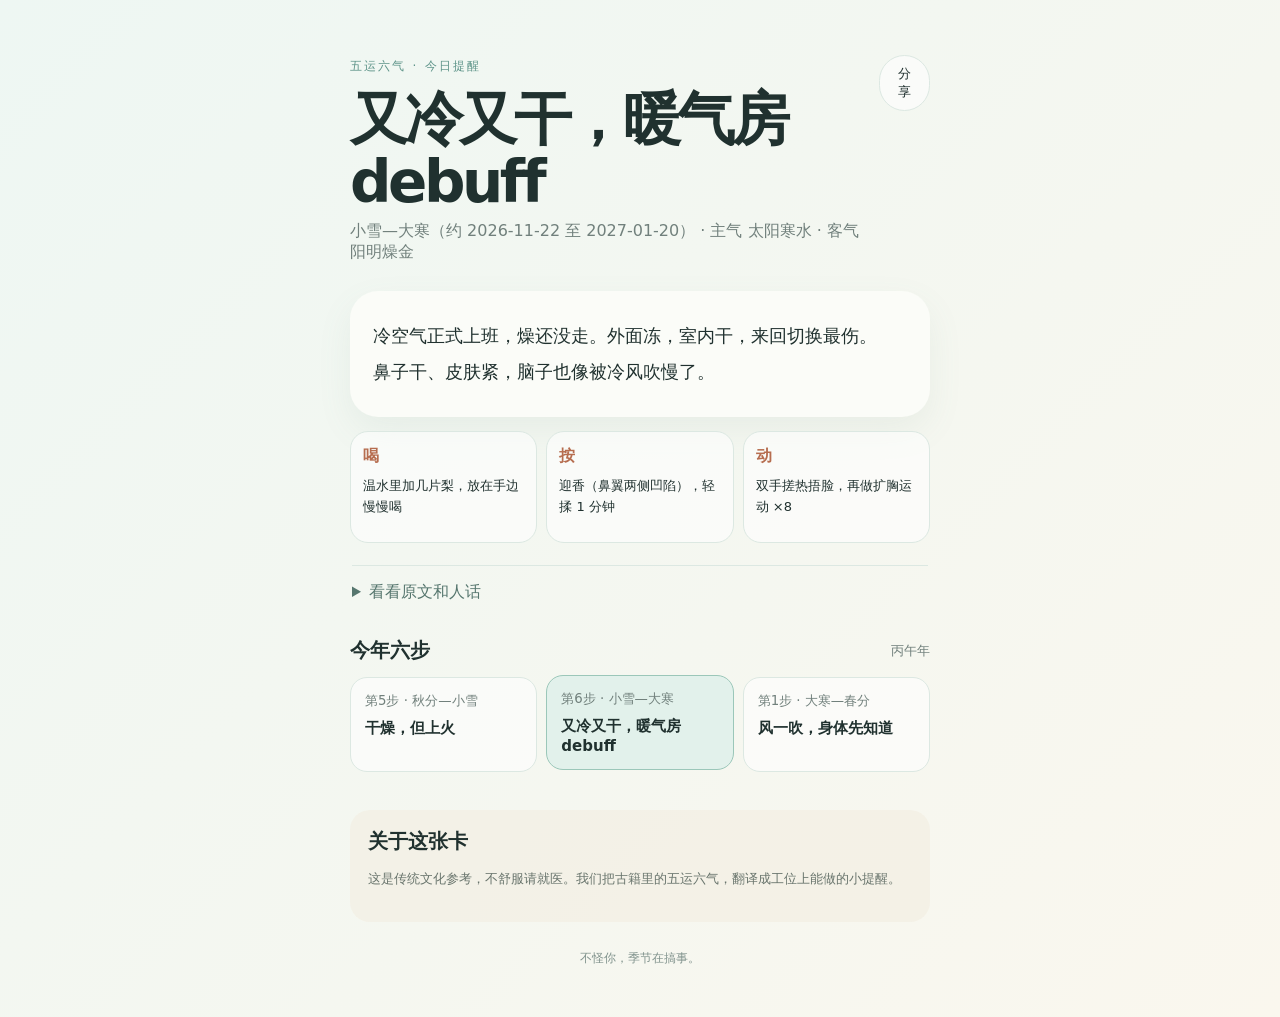
==== index.html @ f209497f "feat: initial wuyun mvp" ====
﻿<!doctype html><html lang="zh-CN"><head><meta charset="UTF-8"><meta name="viewport" content="width=device-width,initial-scale=1"><meta name="theme-color" content="#eaf5f2"><title>五运六气 · 今日卡</title><link rel="stylesheet" href="style.css"></head><body><main><header><div><span class="eyebrow">五运六气 · 今日提醒</span><h1 id="title">正在读取…</h1><p id="date"></p></div><button id="share" class="icon">分享</button></header><section class="hero"><p id="sky"></p><p id="body"></p></section><section class="tri"><article><b>喝</b><span id="drink"></span></article><article><b>按</b><span id="press"></span></article><article><b>动</b><span id="move"></span></article></section><details><summary>看看原文和人话</summary><blockquote id="classic"></blockquote><p id="plain"></p></details><section class="timeline"><div class="section-head"><h2>今年六步</h2><span id="year"></span></div><div id="steps" class="steps"></div></section><section class="about"><h2>关于这张卡</h2><p>这是传统文化参考，不舒服请就医。我们把古籍里的五运六气，翻译成工位上能做的小提醒。</p></section><footer>不怪你，季节在搞事。</footer></main><script src="app.js"></script></body></html>
---- style.css ----
﻿:root{--ink:#20312f;--muted:#71807c;--paper:#fbfcf8;--line:#dce8e2;--accent:#79b7aa}*{box-sizing:border-box}body{margin:0;background:linear-gradient(135deg,#eef7f3,#faf7ee);color:var(--ink);font-family:system-ui,-apple-system,"PingFang SC","Microsoft YaHei",sans-serif}main{max-width:620px;margin:auto;padding:28px 20px 50px}header{display:flex;justify-content:space-between;align-items:flex-start}.eyebrow{font-size:12px;letter-spacing:.18em;color:#5e9489}h1{font-size:clamp(34px,10vw,58px);line-height:1.08;margin:13px 0 8px;letter-spacing:-.06em}h2{font-size:20px;margin:0}.icon{border:1px solid var(--line);background:#fff9;border-radius:99px;padding:9px 14px;color:var(--ink)}#date{color:var(--muted);margin:0}.hero{background:var(--paper);border-radius:28px;padding:25px 23px;margin:28px 0 14px;box-shadow:0 14px 35px #668d7d16}.hero p{font-size:18px;line-height:1.7;margin:5px 0}.tri{display:grid;grid-template-columns:repeat(3,1fr);gap:9px}.tri article{background:#fff9;border:1px solid var(--line);border-radius:18px;padding:14px 12px;min-height:112px}.tri b{display:block;color:#b66d4f;margin-bottom:8px}.tri span{font-size:13px;line-height:1.5}details{margin:22px 2px;border-top:1px solid var(--line);padding-top:16px}summary{cursor:pointer;color:#56766e}blockquote{margin:15px 0;padding:12px 15px;border-left:3px solid #d9a66f;line-height:1.8;color:#53635f}details p{line-height:1.7;color:#53635f}.section-head{display:flex;justify-content:space-between;align-items:center;margin:34px 0 13px}.section-head span{font-size:13px;color:var(--muted)}.steps{display:grid;grid-template-columns:repeat(2,1fr);gap:9px}.step{background:#fff9;border:1px solid var(--line);border-radius:17px;padding:14px;cursor:pointer}.step.active{background:#e2f1eb;border-color:#9bc7b9;transform:translateY(-2px)}.step small{color:var(--muted);display:block;margin-bottom:8px}.step strong{font-size:15px}.about{margin-top:38px;padding:18px;background:#f4efe3aa;border-radius:20px}.about p{font-size:13px;line-height:1.7;color:#69756d}footer{text-align:center;color:#81938d;font-size:12px;margin-top:28px}@media(min-width:600px){main{padding-top:55px}.steps{grid-template-columns:repeat(3,1fr)}}
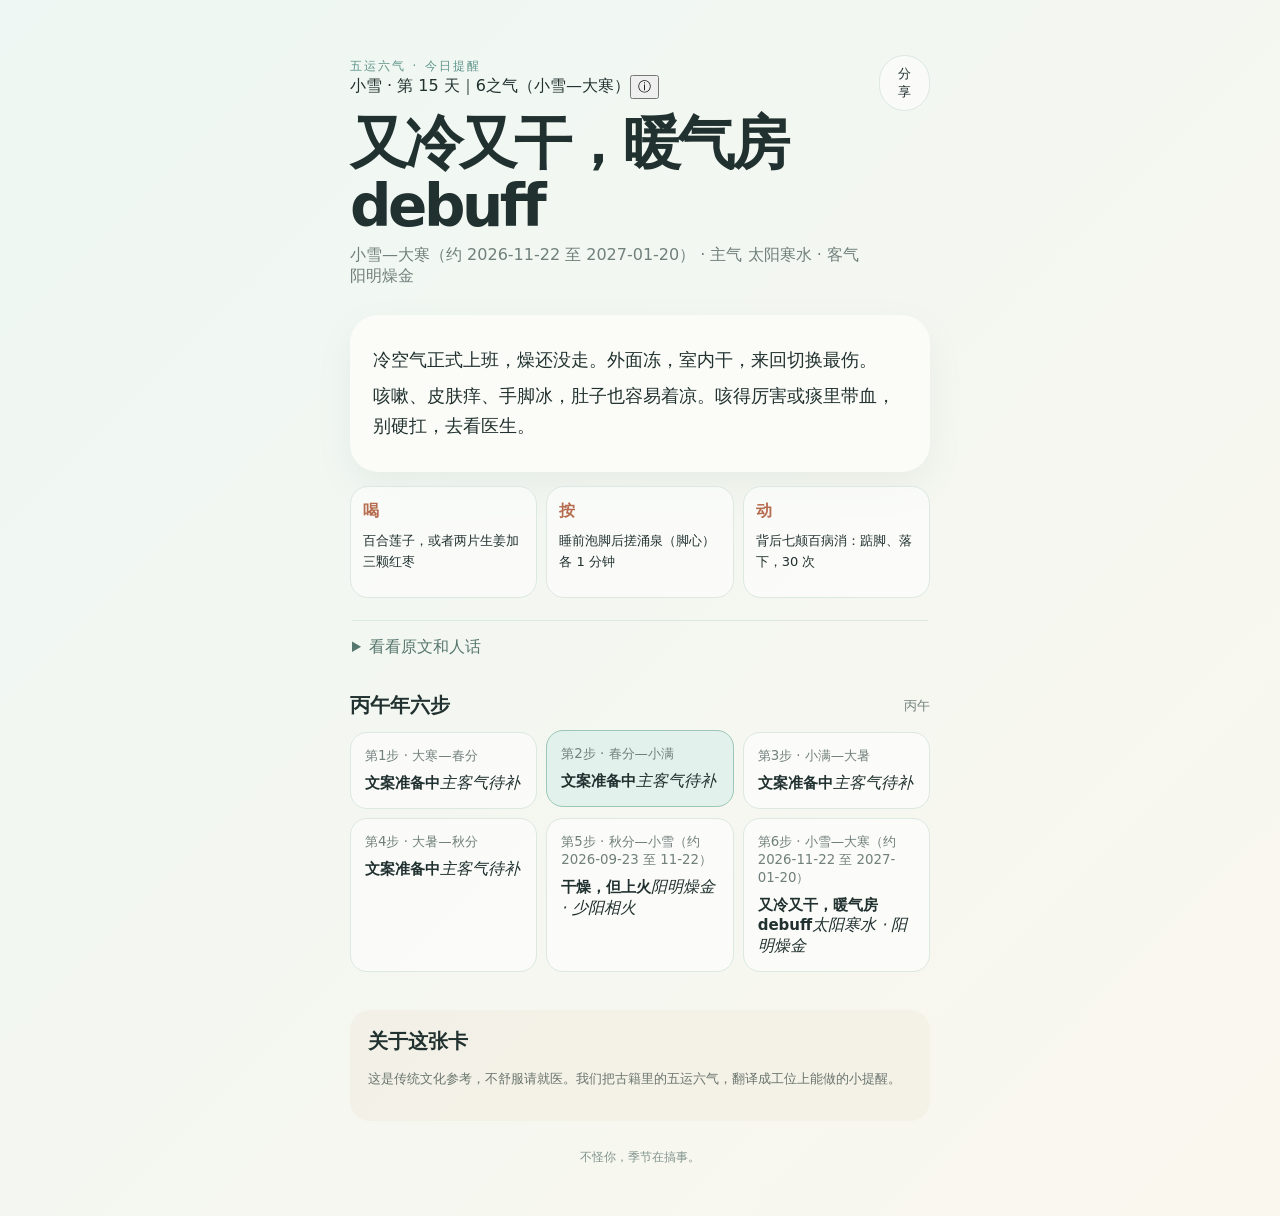
==== commit 28cd5f1b: "feat: load iteration data and seasonal context" ====
--- a/index.html
+++ b/index.html
@@ -1 +1 @@
-﻿<!doctype html><html lang="zh-CN"><head><meta charset="UTF-8"><meta name="viewport" content="width=device-width,initial-scale=1"><meta name="theme-color" content="#eaf5f2"><title>五运六气 · 今日卡</title><link rel="stylesheet" href="style.css"></head><body><main><header><div><span class="eyebrow">五运六气 · 今日提醒</span><h1 id="title">正在读取…</h1><p id="date"></p></div><button id="share" class="icon">分享</button></header><section class="hero"><p id="sky"></p><p id="body"></p></section><section class="tri"><article><b>喝</b><span id="drink"></span></article><article><b>按</b><span id="press"></span></article><article><b>动</b><span id="move"></span></article></section><details><summary>看看原文和人话</summary><blockquote id="classic"></blockquote><p id="plain"></p></details><section class="timeline"><div class="section-head"><h2>今年六步</h2><span id="year"></span></div><div id="steps" class="steps"></div></section><section class="about"><h2>关于这张卡</h2><p>这是传统文化参考，不舒服请就医。我们把古籍里的五运六气，翻译成工位上能做的小提醒。</p></section><footer>不怪你，季节在搞事。</footer></main><script src="app.js"></script></body></html>
+﻿<!doctype html><html lang="zh-CN"><head><meta charset="UTF-8"><meta name="viewport" content="width=device-width,initial-scale=1"><meta name="theme-color" content="#eaf5f2"><title>五运六气 · 今日卡</title><link rel="stylesheet" href="style.css"></head><body><main><header><div><span class="eyebrow">五运六气 · 今日提醒</span><div class="season"><span id="season">正在计算节气…</span><button id="info" aria-label="节气说明">ⓘ</button></div><h1 id="title">正在读取…</h1><p id="date"></p></div><button id="share" class="icon">分享</button></header><section class="hero"><p id="sky"></p><p id="body"></p></section><section class="tri"><article><b>喝</b><span id="drink"></span></article><article><b>按</b><span id="press"></span></article><article><b>动</b><span id="move"></span></article></section><details><summary>看看原文和人话</summary><blockquote id="classic"></blockquote><p id="plain"></p><small id="classic_source"></small><small id="classic_note"></small></details><section class="timeline"><div class="section-head"><h2>丙午年六步</h2><span id="year"></span></div><div id="steps" class="steps"></div></section><section class="about"><h2>关于这张卡</h2><p>这是传统文化参考，不舒服请就医。我们把古籍里的五运六气，翻译成工位上能做的小提醒。</p></section><footer>不怪你，季节在搞事。</footer></main><script src="app.js"></script></body></html>
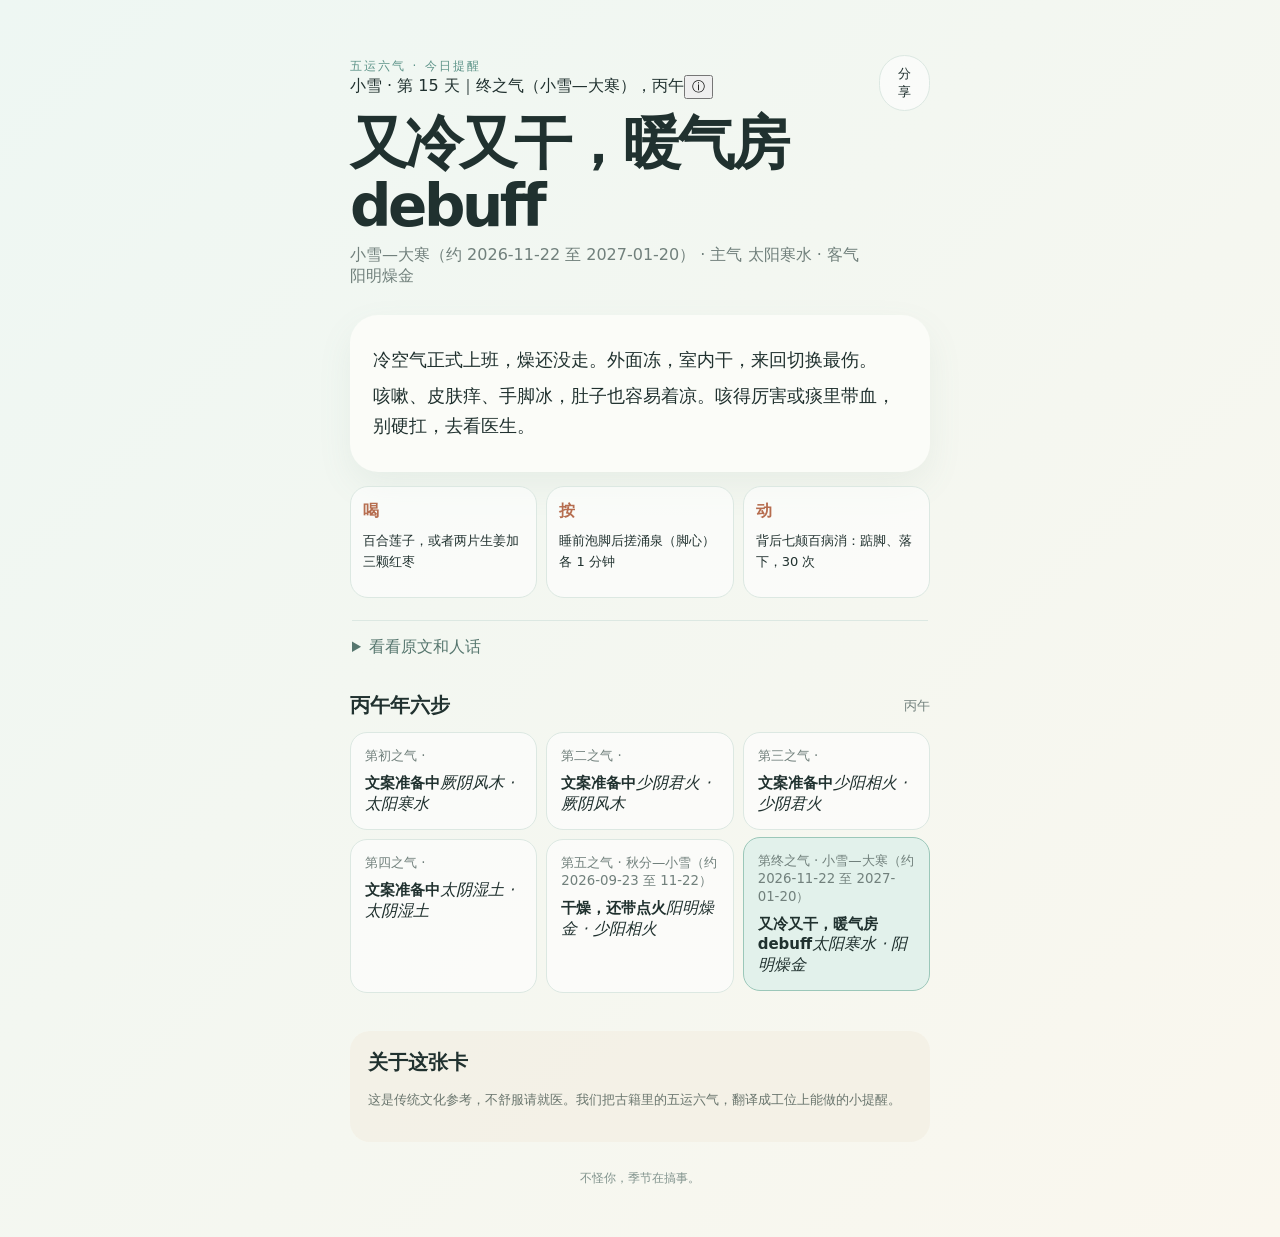
==== commit 26d4e95f: "feat: use bundled lunar calculation module" ====
--- a/index.html
+++ b/index.html
@@ -1 +1,2 @@
-﻿<!doctype html><html lang="zh-CN"><head><meta charset="UTF-8"><meta name="viewport" content="width=device-width,initial-scale=1"><meta name="theme-color" content="#eaf5f2"><title>五运六气 · 今日卡</title><link rel="stylesheet" href="style.css"></head><body><main><header><div><span class="eyebrow">五运六气 · 今日提醒</span><div class="season"><span id="season">正在计算节气…</span><button id="info" aria-label="节气说明">ⓘ</button></div><h1 id="title">正在读取…</h1><p id="date"></p></div><button id="share" class="icon">分享</button></header><section class="hero"><p id="sky"></p><p id="body"></p></section><section class="tri"><article><b>喝</b><span id="drink"></span></article><article><b>按</b><span id="press"></span></article><article><b>动</b><span id="move"></span></article></section><details><summary>看看原文和人话</summary><blockquote id="classic"></blockquote><p id="plain"></p><small id="classic_source"></small><small id="classic_note"></small></details><section class="timeline"><div class="section-head"><h2>丙午年六步</h2><span id="year"></span></div><div id="steps" class="steps"></div></section><section class="about"><h2>关于这张卡</h2><p>这是传统文化参考，不舒服请就医。我们把古籍里的五运六气，翻译成工位上能做的小提醒。</p></section><footer>不怪你，季节在搞事。</footer></main><script src="app.js"></script></body></html>
+﻿<!doctype html><html lang="zh-CN"><head><meta charset="UTF-8"><meta name="viewport" content="width=device-width,initial-scale=1"><meta name="theme-color" content="#eaf5f2"><title>五运六气 · 今日卡</title><link rel="stylesheet" href="style.css"></head><body><main><header><div><span class="eyebrow">五运六气 · 今日提醒</span><div class="season"><span id="season">正在计算节气…</span><button id="info" aria-label="节气说明">ⓘ</button></div><h1 id="title">正在读取…</h1><p id="date"></p></div><button id="share" class="icon">分享</button></header><section class="hero"><p id="sky"></p><p id="body"></p></section><section class="tri"><article><b>喝</b><span id="drink"></span></article><article><b>按</b><span id="press"></span></article><article><b>动</b><span id="move"></span></article></section><details><summary>看看原文和人话</summary><blockquote id="classic"></blockquote><p id="plain"></p><small id="classic_source"></small><small id="classic_note"></small></details><section class="timeline"><div class="section-head"><h2>丙午年六步</h2><span id="year"></span></div><div id="steps" class="steps"></div></section><section class="about"><h2>关于这张卡</h2><p>这是传统文化参考，不舒服请就医。我们把古籍里的五运六气，翻译成工位上能做的小提醒。</p></section><footer>不怪你，季节在搞事。</footer></main><script src="web/lunar.js"></script><script src="web/wuyun-calc.js"></script><script src="app.js"></script></body></html>
+
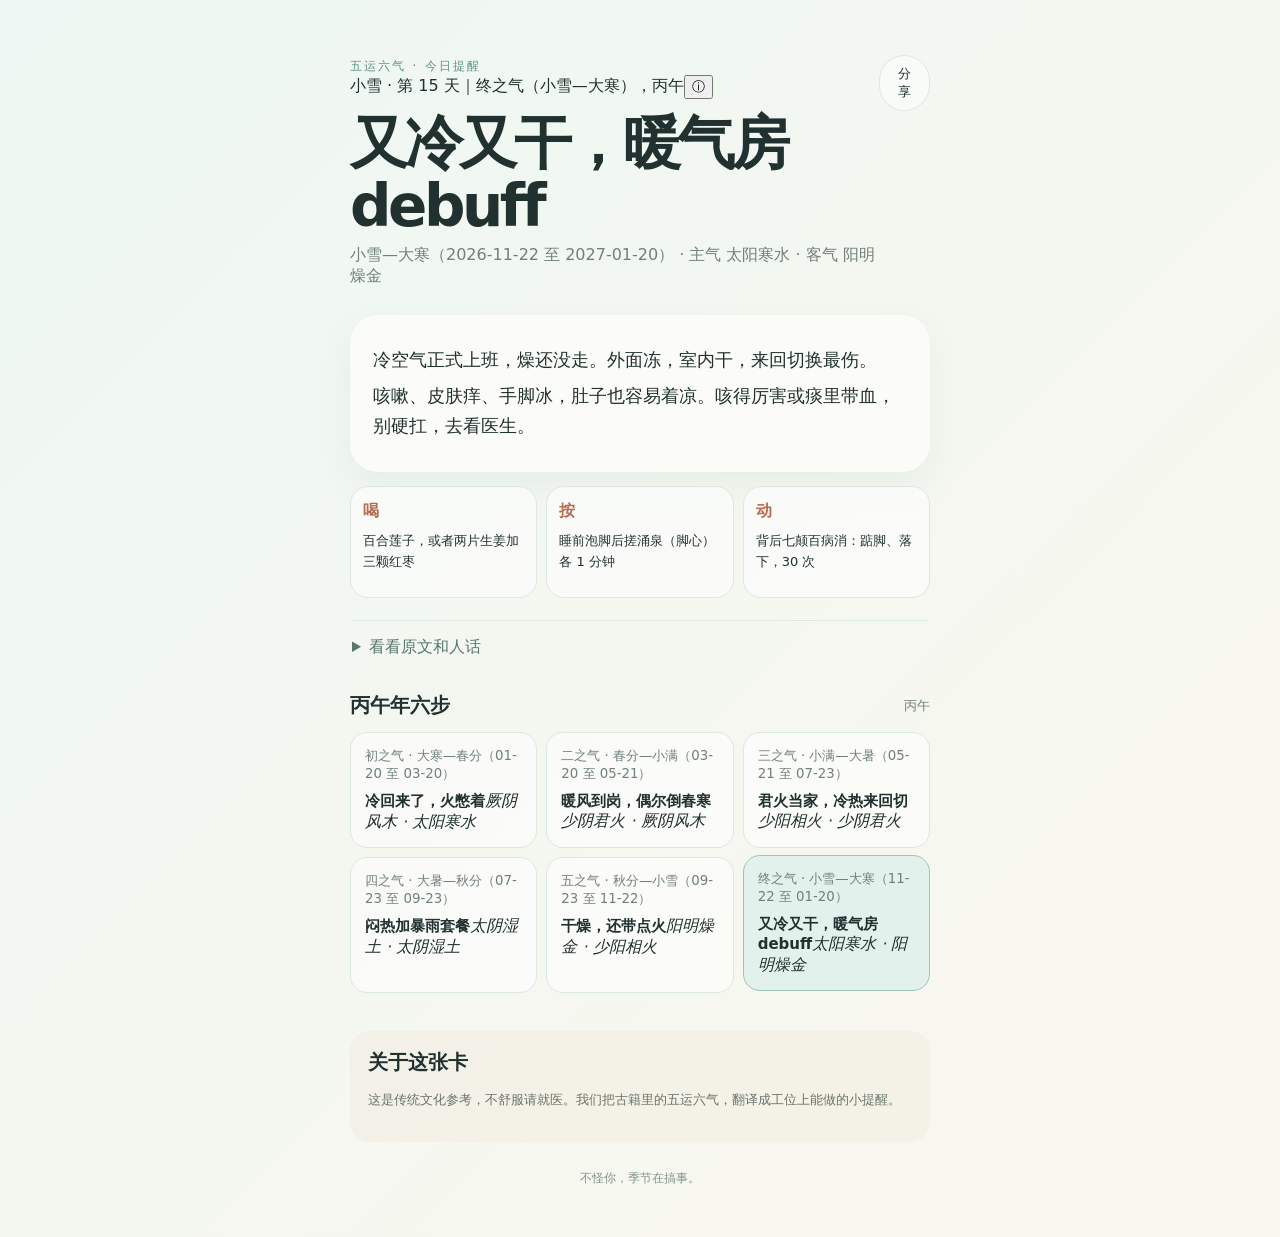
==== commit 7c439754: "feat: cover all years with branch step cards" ====
--- a/index.html
+++ b/index.html
@@ -1,2 +1,3 @@
-﻿<!doctype html><html lang="zh-CN"><head><meta charset="UTF-8"><meta name="viewport" content="width=device-width,initial-scale=1"><meta name="theme-color" content="#eaf5f2"><title>五运六气 · 今日卡</title><link rel="stylesheet" href="style.css"></head><body><main><header><div><span class="eyebrow">五运六气 · 今日提醒</span><div class="season"><span id="season">正在计算节气…</span><button id="info" aria-label="节气说明">ⓘ</button></div><h1 id="title">正在读取…</h1><p id="date"></p></div><button id="share" class="icon">分享</button></header><section class="hero"><p id="sky"></p><p id="body"></p></section><section class="tri"><article><b>喝</b><span id="drink"></span></article><article><b>按</b><span id="press"></span></article><article><b>动</b><span id="move"></span></article></section><details><summary>看看原文和人话</summary><blockquote id="classic"></blockquote><p id="plain"></p><small id="classic_source"></small><small id="classic_note"></small></details><section class="timeline"><div class="section-head"><h2>丙午年六步</h2><span id="year"></span></div><div id="steps" class="steps"></div></section><section class="about"><h2>关于这张卡</h2><p>这是传统文化参考，不舒服请就医。我们把古籍里的五运六气，翻译成工位上能做的小提醒。</p></section><footer>不怪你，季节在搞事。</footer></main><script src="web/lunar.js"></script><script src="web/wuyun-calc.js"></script><script src="app.js"></script></body></html>
+﻿<!doctype html><html lang="zh-CN"><head><meta charset="UTF-8"><meta name="viewport" content="width=device-width,initial-scale=1"><meta name="theme-color" content="#eaf5f2"><title>五运六气 · 今日卡</title><link rel="stylesheet" href="style.css"></head><body><main><header><div><span class="eyebrow">五运六气 · 今日提醒</span><div class="season"><span id="season">正在计算节气…</span><button id="info" aria-label="节气说明">ⓘ</button></div><h1 id="title">正在读取…</h1><p id="date"></p></div><button id="share" class="icon">分享</button></header><section class="hero"><p id="sky"></p><p id="body"></p></section><section class="tri"><article><b>喝</b><span id="drink"></span></article><article><b>按</b><span id="press"></span></article><article><b>动</b><span id="move"></span></article></section><details><summary>看看原文和人话</summary><blockquote id="classic"></blockquote><p id="plain"></p><small id="classic_source"></small><small id="classic_note"></small></details><section class="timeline"><div class="section-head"><h2>丙午年六步</h2><span id="year"></span></div><div id="steps" class="steps"></div></section><section class="about"><h2>关于这张卡</h2><p>这是传统文化参考，不舒服请就医。我们把古籍里的五运六气，翻译成工位上能做的小提醒。</p></section><footer>不怪你，季节在搞事。</footer></main><script src="web/lunar.js"></script><script src="web/wuyun-calc.js"></script><script src="web/lunar.js"></script><script src="web/wuyun-calc.js"></script><script src="app.js"></script></body></html>
 
+
